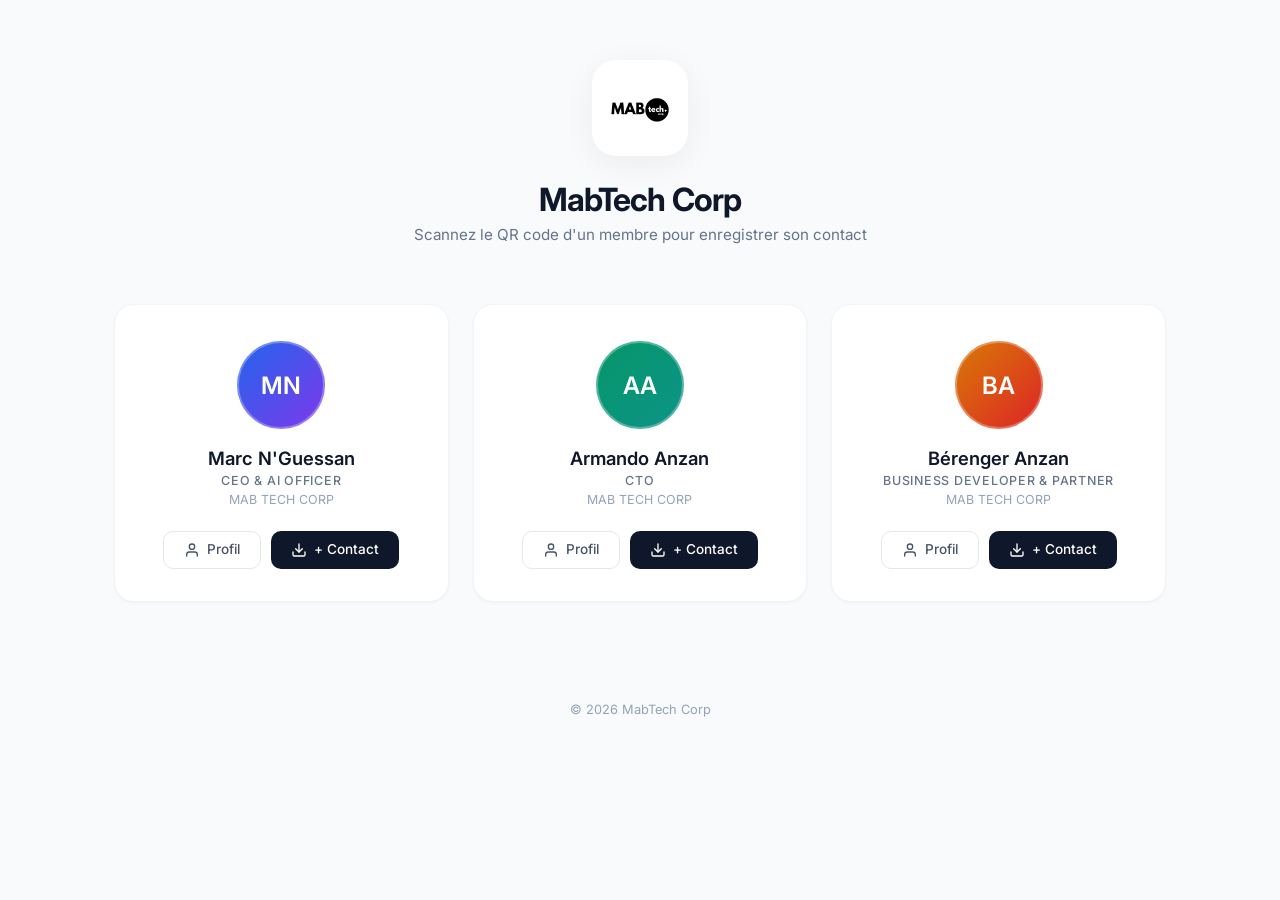
==== index.html @ 26643504 "Initial commit — cartes de visite MabTech Corp" ====
<!DOCTYPE html>
<html lang="fr">
<head>
  <meta charset="UTF-8">
  <meta name="viewport" content="width=device-width, initial-scale=1.0">
  <title>MabTech Corp — Équipe</title>
  <link rel="stylesheet" href="style.css">
  <link href="https://fonts.googleapis.com/css2?family=Inter:wght@400;500;600;700&display=swap" rel="stylesheet">
</head>
<body>

<div class="container">
  <header>
    <div class="logo-wrap">
      <img src="logo-mab.jpg" alt="MabTech Corp">
    </div>
    <h1>MabTech Corp</h1>
    <p>Scannez le QR code d'un membre pour enregistrer son contact</p>
  </header>

  <div class="team">

    <div class="card">
      <div class="avatar-ring ring-marc">
        <div class="avatar-inner">MN</div>
      </div>
      <h3>Marc N'Guessan</h3>
      <div class="title">CEO & AI Officer</div>
      <div class="org">MAB TECH CORP</div>
      <div class="actions">
        <a href="marc.html" class="btn btn-outline">
          <svg viewBox="0 0 24 24" fill="none" stroke="currentColor" stroke-width="2" stroke-linecap="round" stroke-linejoin="round"><path d="M20 21v-2a4 4 0 0 0-4-4H8a4 4 0 0 0-4 4v2"/><circle cx="12" cy="7" r="4"/></svg>
          Profil
        </a>
        <a href="marc-nguessan.vcf" class="btn btn-primary" download>
          <svg viewBox="0 0 24 24" fill="none" stroke="currentColor" stroke-width="2" stroke-linecap="round" stroke-linejoin="round"><path d="M21 15v4a2 2 0 0 1-2 2H5a2 2 0 0 1-2-2v-4"/><polyline points="7 10 12 15 17 10"/><line x1="12" y1="15" x2="12" y2="3"/></svg>
          + Contact
        </a>
      </div>
    </div>

    <div class="card">
      <div class="avatar-ring ring-armando">
        <div class="avatar-inner">AA</div>
      </div>
      <h3>Armando Anzan</h3>
      <div class="title">CTO</div>
      <div class="org">MAB TECH CORP</div>
      <div class="actions">
        <a href="armando.html" class="btn btn-outline">
          <svg viewBox="0 0 24 24" fill="none" stroke="currentColor" stroke-width="2" stroke-linecap="round" stroke-linejoin="round"><path d="M20 21v-2a4 4 0 0 0-4-4H8a4 4 0 0 0-4 4v2"/><circle cx="12" cy="7" r="4"/></svg>
          Profil
        </a>
        <a href="armando-anzan.vcf" class="btn btn-primary" download>
          <svg viewBox="0 0 24 24" fill="none" stroke="currentColor" stroke-width="2" stroke-linecap="round" stroke-linejoin="round"><path d="M21 15v4a2 2 0 0 1-2 2H5a2 2 0 0 1-2-2v-4"/><polyline points="7 10 12 15 17 10"/><line x1="12" y1="15" x2="12" y2="3"/></svg>
          + Contact
        </a>
      </div>
    </div>

    <div class="card">
      <div class="avatar-ring ring-berenger">
        <div class="avatar-inner">BA</div>
      </div>
      <h3>Bérenger Anzan</h3>
      <div class="title">Business Developer &amp; Partner</div>
      <div class="org">MAB TECH CORP</div>
      <div class="actions">
        <a href="berenger.html" class="btn btn-outline">
          <svg viewBox="0 0 24 24" fill="none" stroke="currentColor" stroke-width="2" stroke-linecap="round" stroke-linejoin="round"><path d="M20 21v-2a4 4 0 0 0-4-4H8a4 4 0 0 0-4 4v2"/><circle cx="12" cy="7" r="4"/></svg>
          Profil
        </a>
        <a href="berenger-anzan.vcf" class="btn btn-primary" download>
          <svg viewBox="0 0 24 24" fill="none" stroke="currentColor" stroke-width="2" stroke-linecap="round" stroke-linejoin="round"><path d="M21 15v4a2 2 0 0 1-2 2H5a2 2 0 0 1-2-2v-4"/><polyline points="7 10 12 15 17 10"/><line x1="12" y1="15" x2="12" y2="3"/></svg>
          + Contact
        </a>
      </div>
    </div>

  </div>
</div>

<footer>&copy; 2026 MabTech Corp</footer>

</body>
</html>
---- style.css ----
* {
  margin: 0;
  padding: 0;
  box-sizing: border-box;
}

body {
  font-family: 'Inter', 'Segoe UI', system-ui, -apple-system, sans-serif;
  background: #f8fafc;
  min-height: 100vh;
  color: #0f172a;
}

.container {
  max-width: 1100px;
  margin: 0 auto;
  padding: 60px 24px;
}

/* Header */
header {
  text-align: center;
  margin-bottom: 60px;
}

.logo-wrap {
  width: 96px;
  height: 96px;
  margin: 0 auto 24px;
  border-radius: 24px;
  background: #fff;
  box-shadow: 0 8px 32px rgba(0, 0, 0, 0.06);
  display: flex;
  align-items: center;
  justify-content: center;
  overflow: hidden;
  padding: 12px;
}

.logo-wrap img {
  width: 100%;
  height: 100%;
  object-fit: contain;
  border-radius: 12px;
}

header h1 {
  font-size: 2rem;
  font-weight: 700;
  color: #0f172a;
  letter-spacing: -0.03em;
  margin-bottom: 6px;
}

header p {
  color: #64748b;
  font-size: 0.95rem;
}

/* Team grid */
.team {
  display: grid;
  grid-template-columns: repeat(auto-fit, minmax(300px, 1fr));
  gap: 24px;
}

/* Card */
.card {
  background: #fff;
  border-radius: 20px;
  padding: 36px 28px 32px;
  text-align: center;
  box-shadow: 0 1px 3px rgba(0, 0, 0, 0.04);
  transition: all 0.3s cubic-bezier(0.16, 1, 0.3, 1);
  border: 1px solid #f1f5f9;
}

.card:hover {
  box-shadow: 0 24px 64px rgba(0, 0, 0, 0.08);
  transform: translateY(-6px);
  border-color: #e2e8f0;
}

/* Avatar ring */
.avatar-ring {
  width: 88px;
  height: 88px;
  margin: 0 auto 18px;
  border-radius: 50%;
  padding: 3px;
  position: relative;
}

.avatar-ring::after {
  content: '';
  position: absolute;
  inset: 0;
  border-radius: 50%;
  border: 2px solid rgba(255, 255, 255, 0.3);
}

.avatar-inner {
  width: 100%;
  height: 100%;
  border-radius: 50%;
  display: flex;
  align-items: center;
  justify-content: center;
  font-size: 1.5rem;
  font-weight: 600;
  color: #fff;
  letter-spacing: 0.02em;
}

.ring-marc {
  background: linear-gradient(135deg, #2563eb, #7c3aed);
}
.ring-marc .avatar-inner {
  background: linear-gradient(135deg, #2563eb, #7c3aed);
}
.ring-armando {
  background: linear-gradient(135deg, #059669, #0d9488);
}
.ring-armando .avatar-inner {
  background: linear-gradient(135deg, #059669, #0d9488);
}
.ring-berenger {
  background: linear-gradient(135deg, #d97706, #dc2626);
}
.ring-berenger .avatar-inner {
  background: linear-gradient(135deg, #d97706, #dc2626);
}

.card h3 {
  font-size: 1.15rem;
  font-weight: 600;
  color: #0f172a;
  margin-bottom: 4px;
}

.card .title {
  font-size: 0.78rem;
  color: #64748b;
  font-weight: 500;
  text-transform: uppercase;
  letter-spacing: 0.06em;
  margin-bottom: 4px;
}

.card .org {
  font-size: 0.78rem;
  color: #94a3b8;
  margin-bottom: 24px;
}

.card .actions {
  display: flex;
  gap: 10px;
  justify-content: center;
}

/* Buttons */
.btn {
  display: inline-flex;
  align-items: center;
  justify-content: center;
  gap: 7px;
  padding: 10px 20px;
  border-radius: 10px;
  text-decoration: none;
  font-size: 0.85rem;
  font-weight: 500;
  transition: all 0.2s ease;
  cursor: pointer;
  border: none;
  font-family: inherit;
  line-height: 1;
}

.btn svg {
  width: 16px;
  height: 16px;
  flex-shrink: 0;
}

.btn-primary {
  background: #0f172a;
  color: #fff;
}

.btn-primary:hover {
  background: #1e293b;
}

.btn-outline {
  background: transparent;
  color: #475569;
  border: 1px solid #e2e8f0;
}

.btn-outline:hover {
  background: #f8fafc;
  border-color: #cbd5e1;
}

/* Individual page */
.member-page {
  min-height: 100vh;
  display: flex;
  align-items: center;
  justify-content: center;
  padding: 24px;
  background: #f8fafc;
}

.member-card {
  background: #fff;
  border-radius: 24px;
  padding: 52px 44px 44px;
  text-align: center;
  max-width: 400px;
  width: 100%;
  box-shadow: 0 1px 3px rgba(0, 0, 0, 0.04);
  border: 1px solid #f1f5f9;
}

.member-card .avatar-ring {
  width: 104px;
  height: 104px;
  margin: 0 auto 22px;
  padding: 4px;
}

.member-card .avatar-inner {
  font-size: 1.8rem;
}

.member-card h2 {
  font-size: 1.6rem;
  font-weight: 700;
  color: #0f172a;
  margin-bottom: 4px;
  letter-spacing: -0.02em;
}

.member-card .title {
  font-size: 0.82rem;
  color: #64748b;
  font-weight: 500;
  text-transform: uppercase;
  letter-spacing: 0.06em;
  margin-bottom: 4px;
}

.member-card .org {
  font-size: 0.82rem;
  color: #94a3b8;
  margin-bottom: 32px;
}

.member-card .contact-info {
  margin-bottom: 28px;
}

.member-card .contact-item {
  display: flex;
  align-items: center;
  justify-content: center;
  gap: 12px;
  padding: 16px 0;
  border-bottom: 1px solid #f1f5f9;
  color: #334155;
  font-size: 0.9rem;
}

.member-card .contact-item:last-child {
  border-bottom: none;
}

.member-card .contact-item svg {
  width: 18px;
  height: 18px;
  flex-shrink: 0;
  color: #94a3b8;
}

.member-card .contact-item a {
  color: #334155;
  text-decoration: none;
  transition: color 0.2s;
}

.member-card .contact-item a:hover {
  color: #2563eb;
}

.btn-download {
  display: inline-flex;
  align-items: center;
  justify-content: center;
  gap: 10px;
  width: 100%;
  padding: 15px 24px;
  background: #0f172a;
  color: #fff;
  border-radius: 12px;
  text-decoration: none;
  font-weight: 500;
  font-size: 0.95rem;
  transition: all 0.25s ease;
  border: none;
  cursor: pointer;
  font-family: inherit;
  line-height: 1;
}

.btn-download svg {
  width: 20px;
  height: 20px;
  flex-shrink: 0;
}

.btn-download:hover {
  background: #1e293b;
  transform: translateY(-2px);
  box-shadow: 0 8px 24px rgba(15, 23, 42, 0.15);
}

.back-link {
  margin-top: 22px;
  display: inline-flex;
  align-items: center;
  gap: 6px;
  color: #94a3b8;
  text-decoration: none;
  font-size: 0.85rem;
  transition: color 0.2s;
}

.back-link svg {
  width: 16px;
  height: 16px;
}

.back-link:hover {
  color: #475569;
}

/* Footer */
footer {
  text-align: center;
  padding: 40px 24px;
  color: #94a3b8;
  font-size: 0.8rem;
}

/* Responsive */
@media (max-width: 700px) {
  .container { padding: 40px 16px; }
  header h1 { font-size: 1.5rem; }
  .team { grid-template-columns: 1fr; }
  .member-card { padding: 36px 20px 32px; }
  .member-card h2 { font-size: 1.3rem; }
}
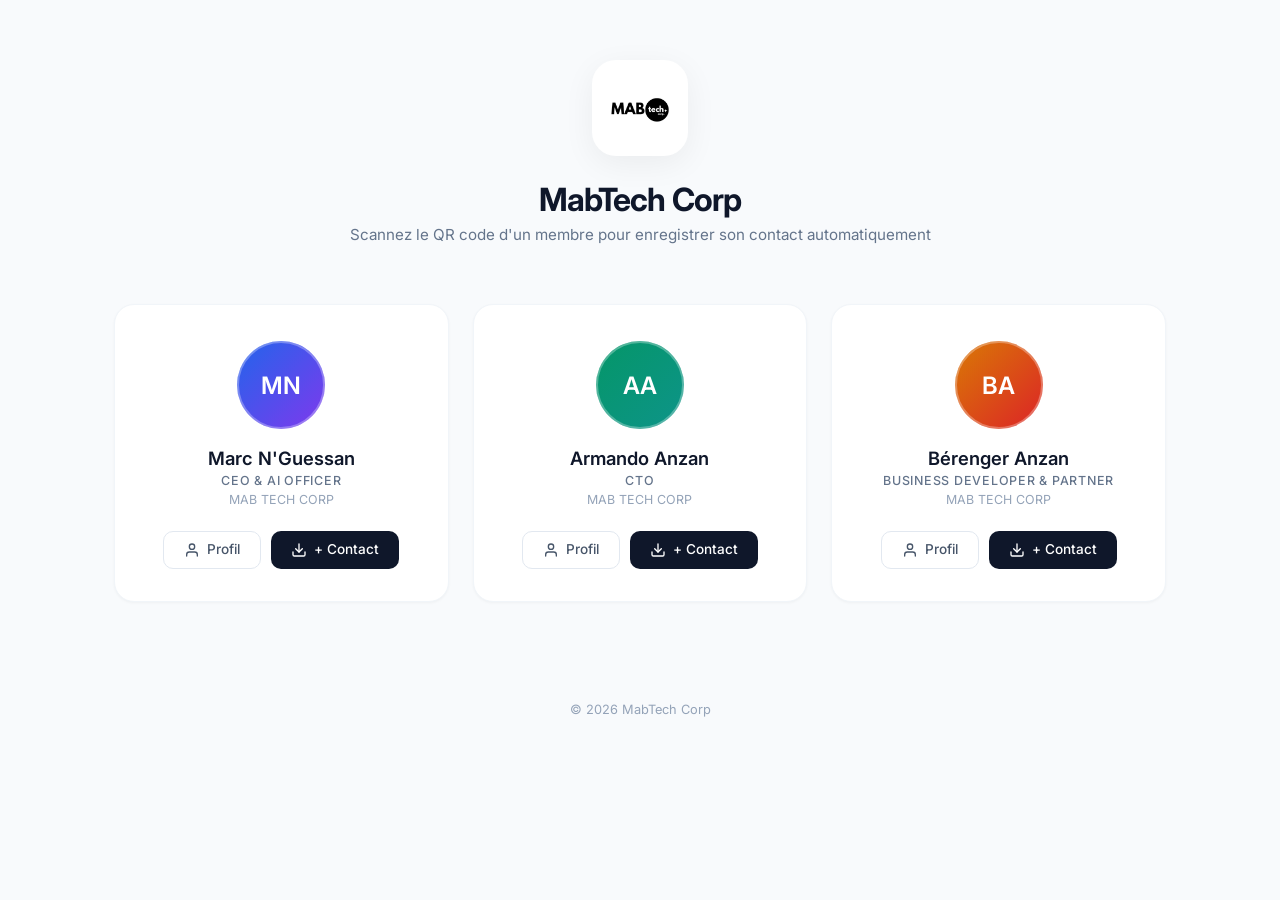
==== commit eb0b30d3: "Ajout QR codes vCard directs — scan & save automatique" ====
--- a/index.html
+++ b/index.html
@@ -15,7 +15,7 @@
       <img src="logo-mab.jpg" alt="MabTech Corp">
     </div>
     <h1>MabTech Corp</h1>
-    <p>Scannez le QR code d'un membre pour enregistrer son contact</p>
+    <p>Scannez le QR code d'un membre pour enregistrer son contact automatiquement</p>
   </header>
 
   <div class="team">
--- a/style.css
+++ b/style.css
@@ -256,6 +256,27 @@
   font-size: 0.82rem;
   color: #94a3b8;
   margin-bottom: 32px;
+}
+
+.member-card .qr-section {
+  margin-bottom: 24px;
+}
+
+.member-card .qr-section .qr-label {
+  font-size: 0.75rem;
+  color: #94a3b8;
+  text-transform: uppercase;
+  letter-spacing: 0.08em;
+  margin-bottom: 12px;
+}
+
+.member-card .qr-section img {
+  width: 140px;
+  height: 140px;
+  border-radius: 12px;
+  border: 1px solid #f1f5f9;
+  display: block;
+  margin: 0 auto;
 }
 
 .member-card .contact-info {
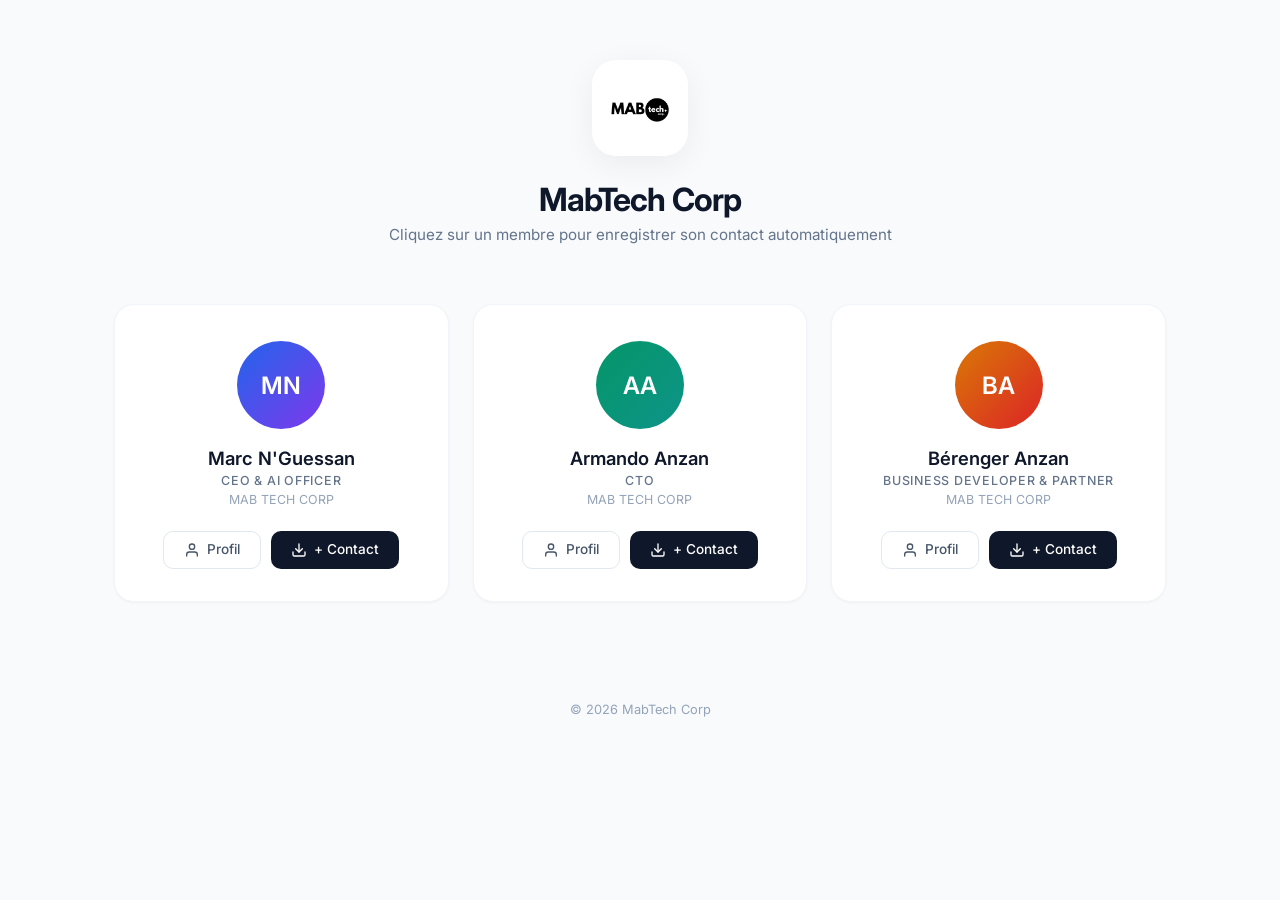
==== commit 22c8fee5: "Data URI vCard — ouvre directement le dialogue Ajouter au contacts" ====
--- a/index.html
+++ b/index.html
@@ -15,7 +15,7 @@
       <img src="logo-mab.jpg" alt="MabTech Corp">
     </div>
     <h1>MabTech Corp</h1>
-    <p>Scannez le QR code d'un membre pour enregistrer son contact automatiquement</p>
+    <p>Cliquez sur un membre pour enregistrer son contact automatiquement</p>
   </header>
 
   <div class="team">
--- a/style.css
+++ b/style.css
@@ -89,14 +89,6 @@
   border-radius: 50%;
   padding: 3px;
   position: relative;
-}
-
-.avatar-ring::after {
-  content: '';
-  position: absolute;
-  inset: 0;
-  border-radius: 50%;
-  border: 2px solid rgba(255, 255, 255, 0.3);
 }
 
 .avatar-inner {
@@ -256,27 +248,6 @@
   font-size: 0.82rem;
   color: #94a3b8;
   margin-bottom: 32px;
-}
-
-.member-card .qr-section {
-  margin-bottom: 24px;
-}
-
-.member-card .qr-section .qr-label {
-  font-size: 0.75rem;
-  color: #94a3b8;
-  text-transform: uppercase;
-  letter-spacing: 0.08em;
-  margin-bottom: 12px;
-}
-
-.member-card .qr-section img {
-  width: 140px;
-  height: 140px;
-  border-radius: 12px;
-  border: 1px solid #f1f5f9;
-  display: block;
-  margin: 0 auto;
 }
 
 .member-card .contact-info {
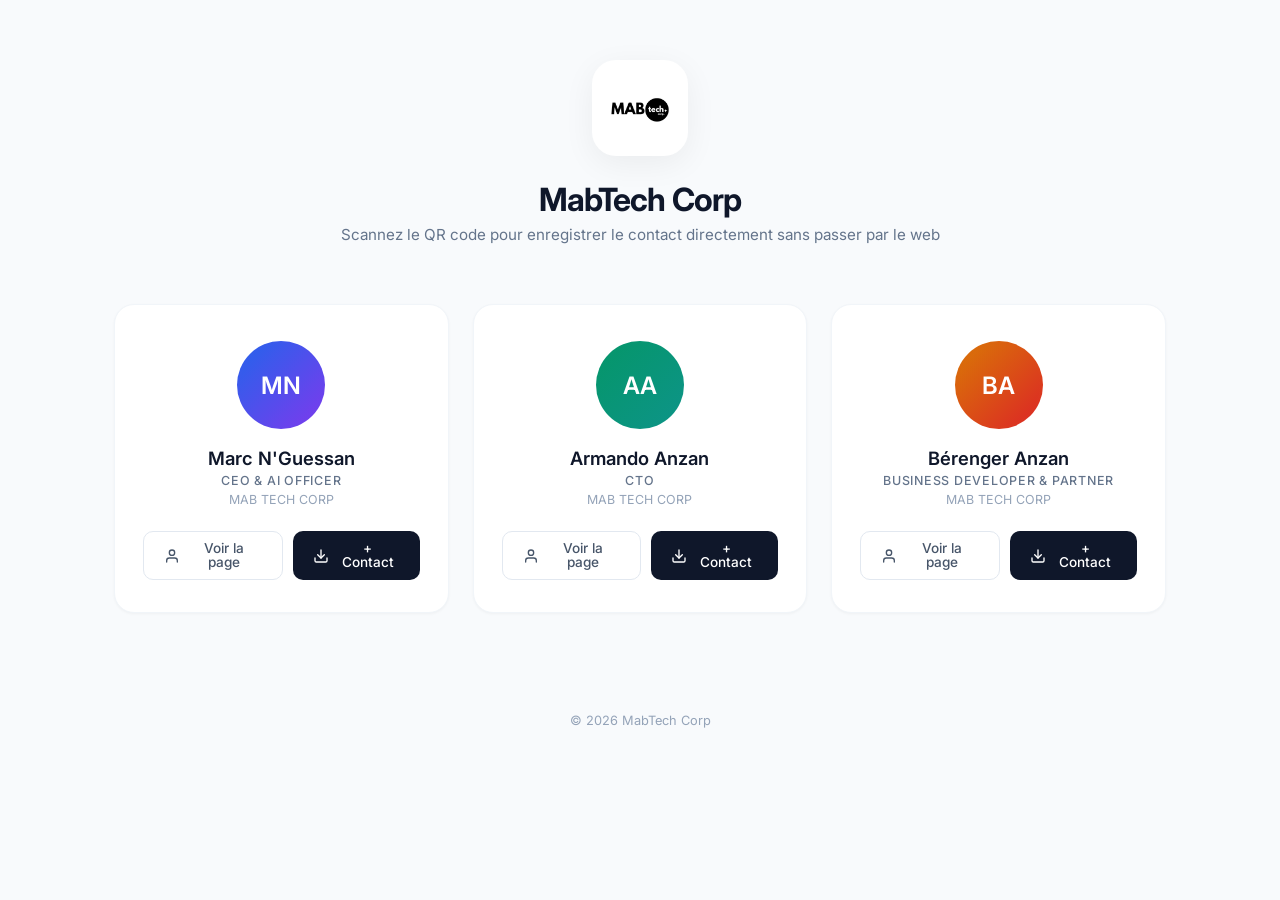
==== commit 61bce826: "QR codes MECARD generes localement — scan direct = ajout contact" ====
--- a/index.html
+++ b/index.html
@@ -15,7 +15,7 @@
       <img src="logo-mab.jpg" alt="MabTech Corp">
     </div>
     <h1>MabTech Corp</h1>
-    <p>Cliquez sur un membre pour enregistrer son contact automatiquement</p>
+    <p>Scannez le QR code pour enregistrer le contact directement sans passer par le web</p>
   </header>
 
   <div class="team">
@@ -30,9 +30,9 @@
       <div class="actions">
         <a href="marc.html" class="btn btn-outline">
           <svg viewBox="0 0 24 24" fill="none" stroke="currentColor" stroke-width="2" stroke-linecap="round" stroke-linejoin="round"><path d="M20 21v-2a4 4 0 0 0-4-4H8a4 4 0 0 0-4 4v2"/><circle cx="12" cy="7" r="4"/></svg>
-          Profil
+          Voir la page
         </a>
-        <a href="marc-nguessan.vcf" class="btn btn-primary" download>
+        <a href="marc-nguessan.vcf" class="btn btn-primary">
           <svg viewBox="0 0 24 24" fill="none" stroke="currentColor" stroke-width="2" stroke-linecap="round" stroke-linejoin="round"><path d="M21 15v4a2 2 0 0 1-2 2H5a2 2 0 0 1-2-2v-4"/><polyline points="7 10 12 15 17 10"/><line x1="12" y1="15" x2="12" y2="3"/></svg>
           + Contact
         </a>
@@ -49,9 +49,9 @@
       <div class="actions">
         <a href="armando.html" class="btn btn-outline">
           <svg viewBox="0 0 24 24" fill="none" stroke="currentColor" stroke-width="2" stroke-linecap="round" stroke-linejoin="round"><path d="M20 21v-2a4 4 0 0 0-4-4H8a4 4 0 0 0-4 4v2"/><circle cx="12" cy="7" r="4"/></svg>
-          Profil
+          Voir la page
         </a>
-        <a href="armando-anzan.vcf" class="btn btn-primary" download>
+        <a href="armando-anzan.vcf" class="btn btn-primary">
           <svg viewBox="0 0 24 24" fill="none" stroke="currentColor" stroke-width="2" stroke-linecap="round" stroke-linejoin="round"><path d="M21 15v4a2 2 0 0 1-2 2H5a2 2 0 0 1-2-2v-4"/><polyline points="7 10 12 15 17 10"/><line x1="12" y1="15" x2="12" y2="3"/></svg>
           + Contact
         </a>
@@ -68,9 +68,9 @@
       <div class="actions">
         <a href="berenger.html" class="btn btn-outline">
           <svg viewBox="0 0 24 24" fill="none" stroke="currentColor" stroke-width="2" stroke-linecap="round" stroke-linejoin="round"><path d="M20 21v-2a4 4 0 0 0-4-4H8a4 4 0 0 0-4 4v2"/><circle cx="12" cy="7" r="4"/></svg>
-          Profil
+          Voir la page
         </a>
-        <a href="berenger-anzan.vcf" class="btn btn-primary" download>
+        <a href="berenger-anzan.vcf" class="btn btn-primary">
           <svg viewBox="0 0 24 24" fill="none" stroke="currentColor" stroke-width="2" stroke-linecap="round" stroke-linejoin="round"><path d="M21 15v4a2 2 0 0 1-2 2H5a2 2 0 0 1-2-2v-4"/><polyline points="7 10 12 15 17 10"/><line x1="12" y1="15" x2="12" y2="3"/></svg>
           + Contact
         </a>
--- a/style.css
+++ b/style.css
@@ -248,6 +248,24 @@
   font-size: 0.82rem;
   color: #94a3b8;
   margin-bottom: 32px;
+}
+
+.member-card .qr-scan {
+  margin-bottom: 20px;
+}
+
+.member-card .qr-scan img {
+  width: 160px;
+  height: 160px;
+  display: block;
+  margin: 0 auto 8px;
+}
+
+.member-card .qr-scan .scan-label {
+  font-size: 0.75rem;
+  color: #94a3b8;
+  text-transform: uppercase;
+  letter-spacing: 0.06em;
 }
 
 .member-card .contact-info {
